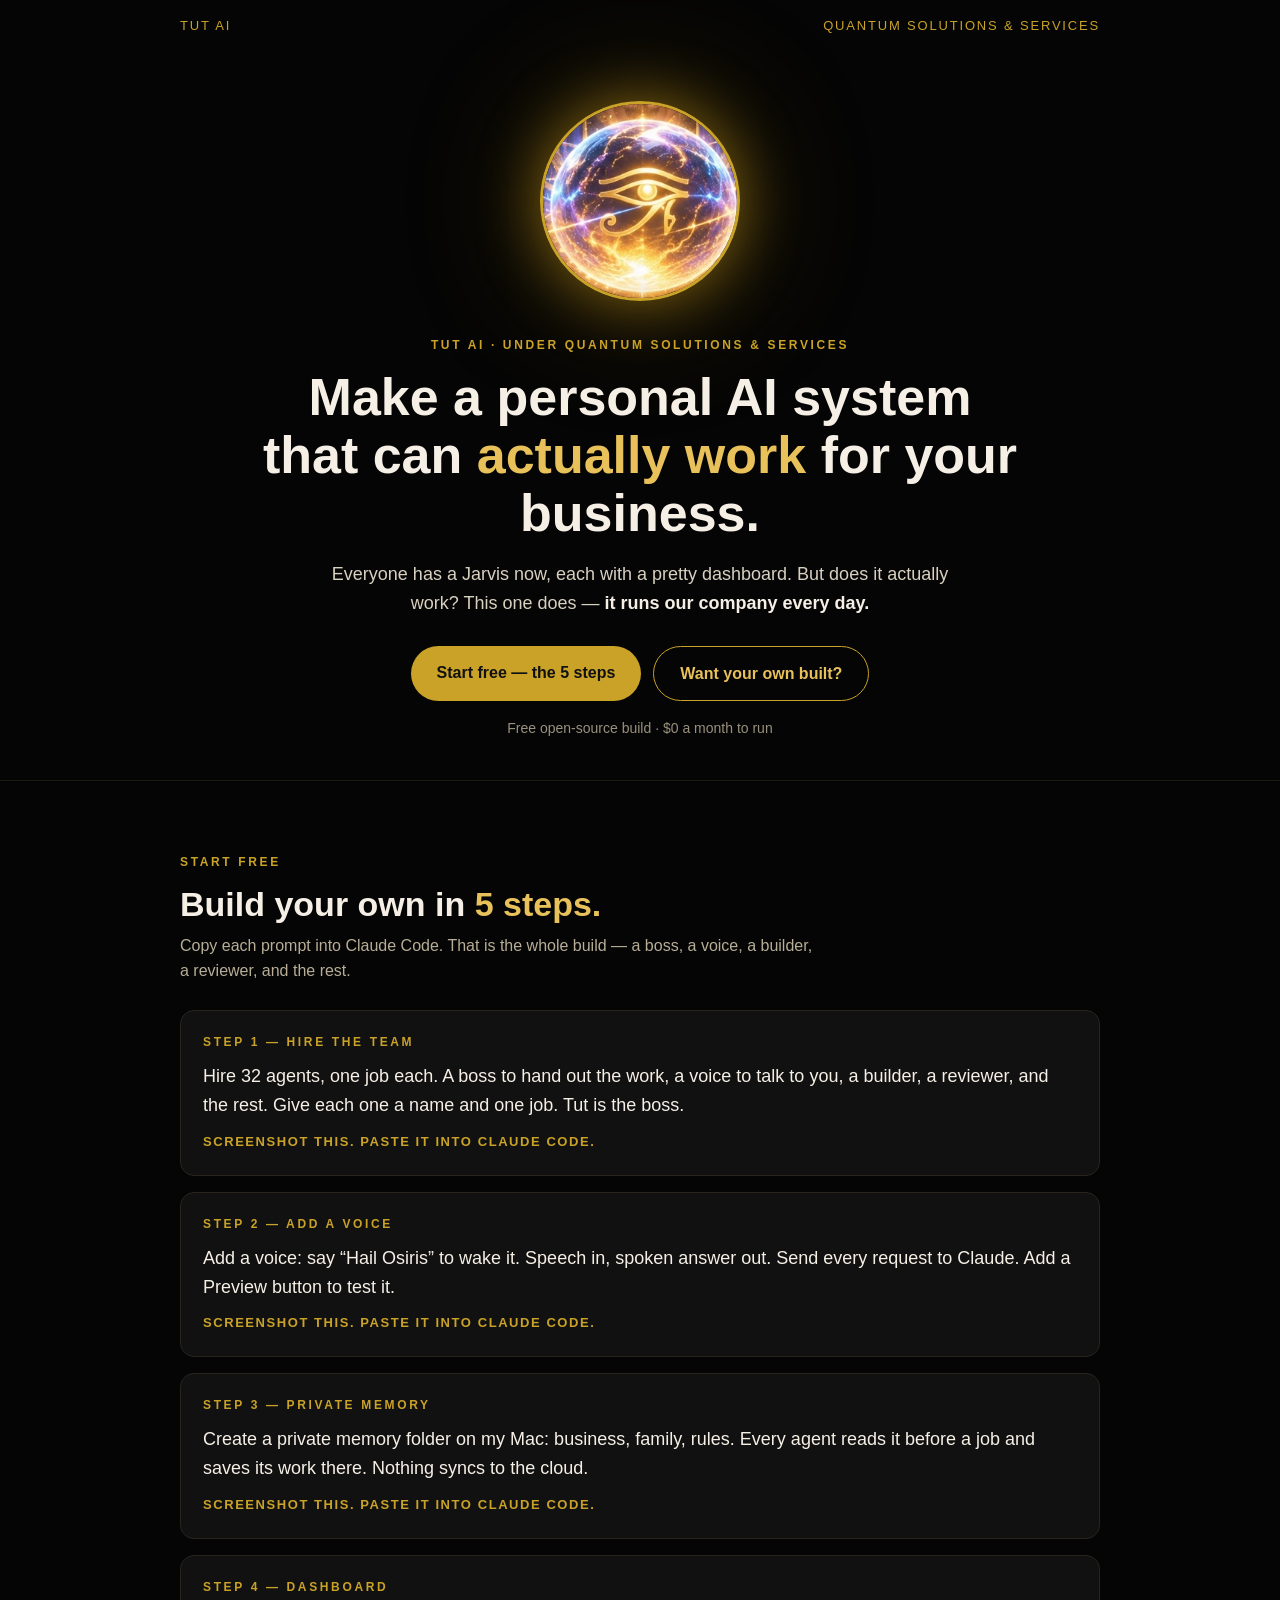
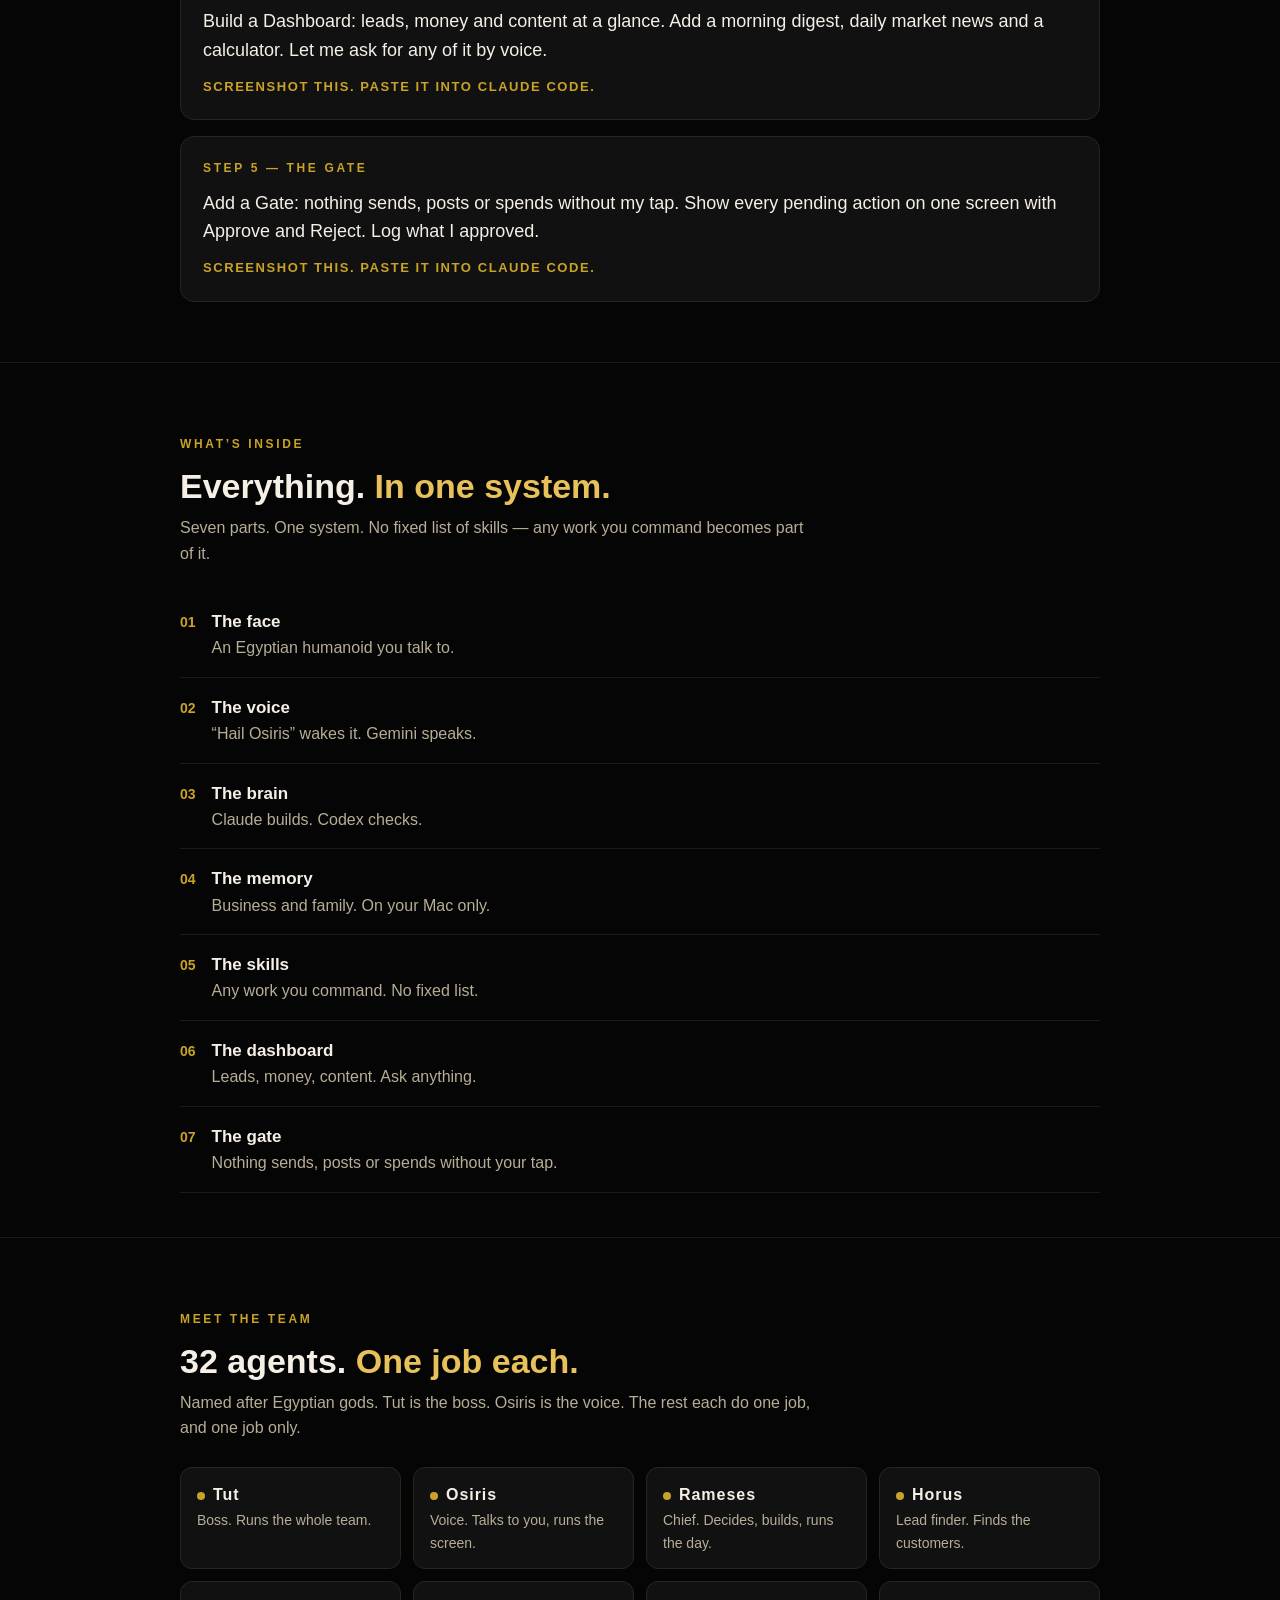
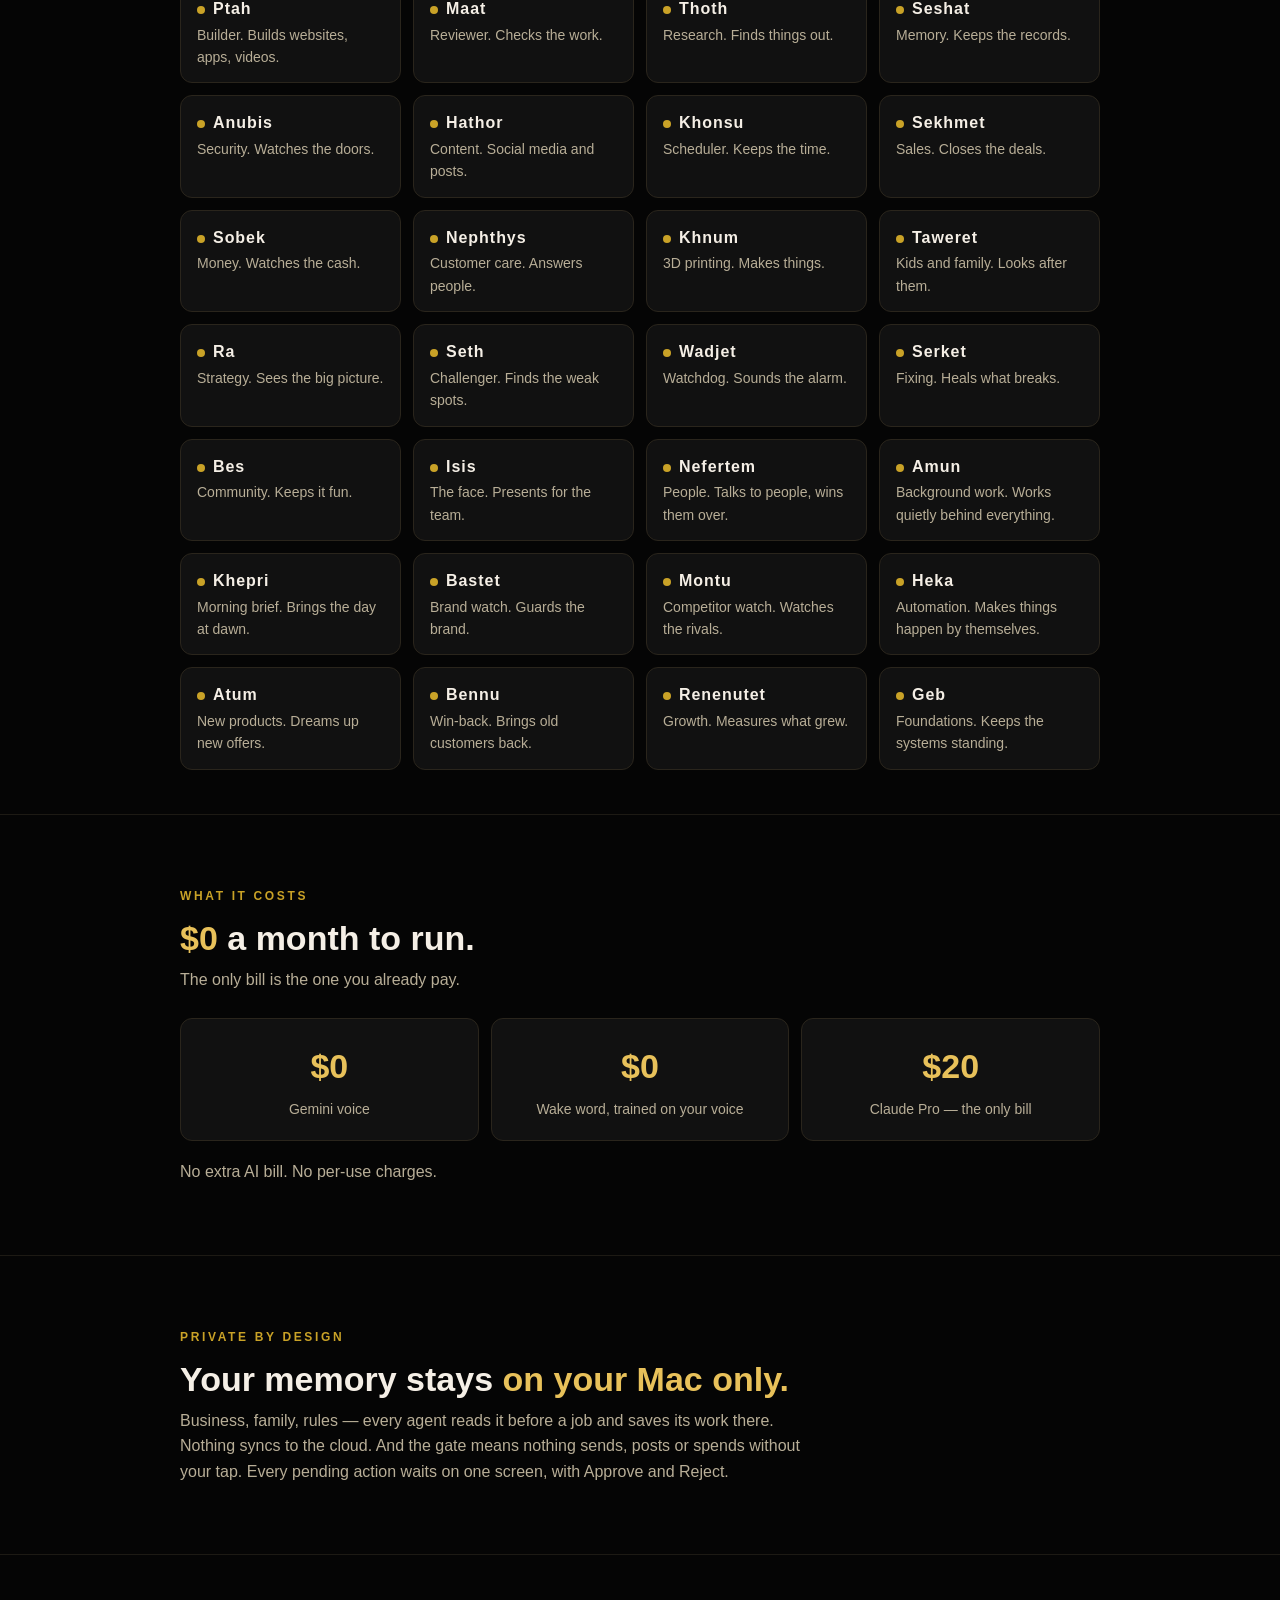
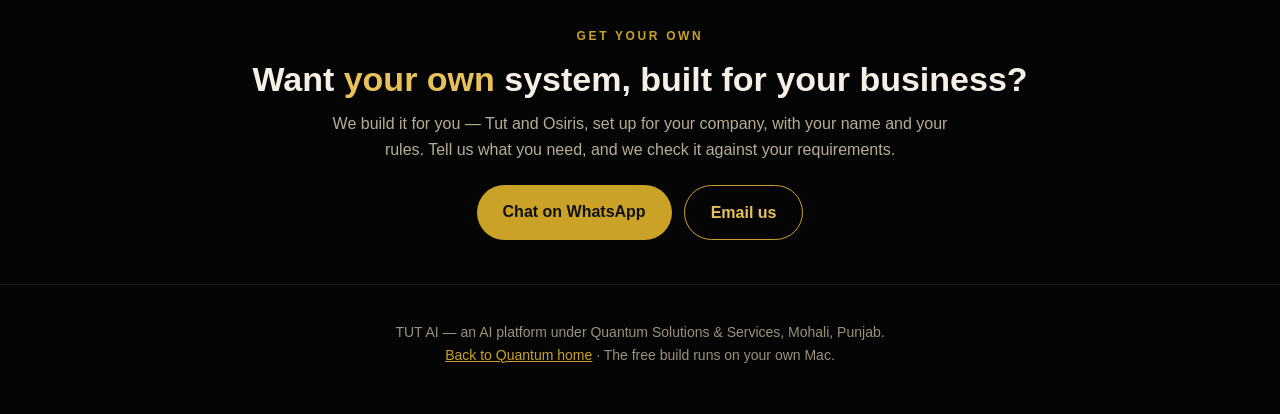
==== quantum-landing-page/tut/index.html @ 1b381e68 "Add TUT AI landing page at /tut (free 5-step build, 32 agents, $0 to run)" ====
<!DOCTYPE html>
<html lang="en">
<head>
<meta charset="utf-8">
<meta name="viewport" content="width=device-width, initial-scale=1">
<title>TUT AI — Make a personal AI system that can actually work for your business</title>
<meta name="description" content="TUT AI, under Quantum Solutions & Services. Build your own OSIRIS: 32 agents, one job each. Free to build, $0 a month to run.">
<style>
*{box-sizing:border-box;margin:0;padding:0}
body{background:#050505;color:#f5efe6;font-family:-apple-system,BlinkMacSystemFont,"Segoe UI",Helvetica,Arial,sans-serif;line-height:1.6}
a{color:#e8c15a}
.wrap{max-width:960px;margin:0 auto;padding:0 20px}
.topbar{display:flex;justify-content:space-between;align-items:center;padding:16px 20px;max-width:960px;margin:0 auto;font-size:13px;letter-spacing:.14em;text-transform:uppercase;color:#c9a227}
.topbar a{text-decoration:none;color:#c9a227}
.hero{text-align:center;padding:48px 20px 40px}
.orb{width:200px;height:200px;border-radius:50%;object-fit:cover;border:3px solid #c9a227;box-shadow:0 0 60px rgba(212,160,23,.55),0 0 140px rgba(212,160,23,.25)}
.eyebrow{color:#c9a227;letter-spacing:.22em;text-transform:uppercase;font-size:12px;font-weight:700;margin:28px 0 12px}
h1{font-size:clamp(30px,6vw,52px);line-height:1.12;max-width:760px;margin:0 auto}
h1 em{color:#e8c15a;font-style:normal}
.lede{font-size:18px;color:#d8d0c0;max-width:640px;margin:18px auto 0}
.lede b{color:#f5efe6}
.btns{margin-top:28px;display:flex;gap:12px;justify-content:center;flex-wrap:wrap}
.btn{display:inline-block;padding:14px 26px;border-radius:999px;text-decoration:none;font-weight:700;font-size:16px}
.btn.gold{background:#c9a227;color:#111}
.btn.ghost{border:1px solid #c9a227;color:#e8c15a}
.note{margin-top:16px;font-size:14px;color:#9a917e}
section{padding:44px 0;border-top:1px solid #1d1a14}
h2{font-size:clamp(24px,4.5vw,34px);line-height:1.2;margin-bottom:8px}
h2 em{color:#e8c15a;font-style:normal}
.sub{color:#b8ae97;max-width:640px;margin-bottom:26px}
.step{background:#111;border:1px solid #2a251c;border-radius:14px;padding:22px;margin-bottom:16px}
.step .eyebrow{margin:0 0 10px}
.prompt{font-size:18px;color:#f5efe6}
.copy{margin-top:12px;font-size:13px;letter-spacing:.12em;text-transform:uppercase;color:#c9a227;font-weight:700}
.row{display:flex;gap:16px;padding:16px 0;border-bottom:1px solid #1d1a14;align-items:baseline}
.row b{color:#c9a227;font-size:14px}
.row strong{display:block;font-size:17px}
.row span{color:#b8ae97}
.grid{display:grid;grid-template-columns:repeat(auto-fill,minmax(200px,1fr));gap:12px}
.agent{background:#111;border:1px solid #2a251c;border-radius:12px;padding:14px 16px}
.agent .dot{display:inline-block;width:8px;height:8px;border-radius:50%;background:#c9a227;margin-right:8px}
.agent b{letter-spacing:.06em}
.agent span{display:block;color:#b8ae97;font-size:14px;margin-top:2px}
.costs{display:flex;gap:12px;flex-wrap:wrap}
.cost{flex:1;min-width:160px;background:#111;border:1px solid #2a251c;border-radius:12px;padding:20px;text-align:center}
.cost .big{font-size:34px;font-weight:800;color:#e8c15a}
.cost span{display:block;color:#b8ae97;font-size:14px;margin-top:4px}
.cta{text-align:center}
.cta .btns{margin-top:22px}
footer{padding:36px 20px 48px;text-align:center;color:#9a917e;font-size:14px;border-top:1px solid #1d1a14}
footer a{color:#c9a227}
</style>
</head>
<body>
<div class="topbar"><span>TUT AI</span><a href="https://quantumsolutionsandservices.com/">Quantum Solutions &amp; Services</a></div>
<div class="wrap hero">
<img class="orb" src="[data-uri]" alt="The OSIRIS orb — a glowing eye of Horus">
<div class="eyebrow">Tut AI &middot; under Quantum Solutions &amp; Services</div>
<h1>Make a personal AI system that can <em>actually work</em> for your business.</h1>
<p class="lede">Everyone has a Jarvis now, each with a pretty dashboard. But does it actually work? This one does &mdash; <b>it runs our company every day.</b></p>
<div class="btns"><a class="btn gold" href="#steps">Start free &mdash; the 5 steps</a><a class="btn ghost" href="#own">Want your own built?</a></div>
<p class="note">Free open-source build &middot; $0 a month to run</p>
</div>

<section id="steps"><div class="wrap">
<div class="eyebrow">Start free</div>
<h2>Build your own in <em>5 steps.</em></h2>
<p class="sub">Copy each prompt into Claude Code. That is the whole build &mdash; a boss, a voice, a builder, a reviewer, and the rest.</p>
<div class="step"><div class="eyebrow">STEP 1 — HIRE THE TEAM</div><p class="prompt">Hire 32 agents, one job each. A boss to hand out the work, a voice to talk to you, a builder, a reviewer, and the rest. Give each one a name and one job. Tut is the boss.</p><div class="copy">Screenshot this. Paste it into Claude Code.</div></div>
<div class="step"><div class="eyebrow">STEP 2 — ADD A VOICE</div><p class="prompt">Add a voice: say “Hail Osiris” to wake it. Speech in, spoken answer out. Send every request to Claude. Add a Preview button to test it.</p><div class="copy">Screenshot this. Paste it into Claude Code.</div></div>
<div class="step"><div class="eyebrow">STEP 3 — PRIVATE MEMORY</div><p class="prompt">Create a private memory folder on my Mac: business, family, rules. Every agent reads it before a job and saves its work there. Nothing syncs to the cloud.</p><div class="copy">Screenshot this. Paste it into Claude Code.</div></div>
<div class="step"><div class="eyebrow">STEP 4 — DASHBOARD</div><p class="prompt">Build a Dashboard: leads, money and content at a glance. Add a morning digest, daily market news and a calculator. Let me ask for any of it by voice.</p><div class="copy">Screenshot this. Paste it into Claude Code.</div></div>
<div class="step"><div class="eyebrow">STEP 5 — THE GATE</div><p class="prompt">Add a Gate: nothing sends, posts or spends without my tap. Show every pending action on one screen with Approve and Reject. Log what I approved.</p><div class="copy">Screenshot this. Paste it into Claude Code.</div></div>
</div></section>

<section><div class="wrap">
<div class="eyebrow">What&rsquo;s inside</div>
<h2>Everything. <em>In one system.</em></h2>
<p class="sub">Seven parts. One system. No fixed list of skills &mdash; any work you command becomes part of it.</p>
<div class="row"><b>01</b><div><strong>The face</strong><span>An Egyptian humanoid you talk to.</span></div></div>
<div class="row"><b>02</b><div><strong>The voice</strong><span>“Hail Osiris” wakes it. Gemini speaks.</span></div></div>
<div class="row"><b>03</b><div><strong>The brain</strong><span>Claude builds. Codex checks.</span></div></div>
<div class="row"><b>04</b><div><strong>The memory</strong><span>Business and family. On your Mac only.</span></div></div>
<div class="row"><b>05</b><div><strong>The skills</strong><span>Any work you command. No fixed list.</span></div></div>
<div class="row"><b>06</b><div><strong>The dashboard</strong><span>Leads, money, content. Ask anything.</span></div></div>
<div class="row"><b>07</b><div><strong>The gate</strong><span>Nothing sends, posts or spends without your tap.</span></div></div>
</div></section>

<section><div class="wrap">
<div class="eyebrow">Meet the team</div>
<h2>32 agents. <em>One job each.</em></h2>
<p class="sub">Named after Egyptian gods. Tut is the boss. Osiris is the voice. The rest each do one job, and one job only.</p>
<div class="grid">
<div class="agent"><span class="dot"></span><b>Tut</b><span>Boss. Runs the whole team.</span></div>
<div class="agent"><span class="dot"></span><b>Osiris</b><span>Voice. Talks to you, runs the screen.</span></div>
<div class="agent"><span class="dot"></span><b>Rameses</b><span>Chief. Decides, builds, runs the day.</span></div>
<div class="agent"><span class="dot"></span><b>Horus</b><span>Lead finder. Finds the customers.</span></div>
<div class="agent"><span class="dot"></span><b>Ptah</b><span>Builder. Builds websites, apps, videos.</span></div>
<div class="agent"><span class="dot"></span><b>Maat</b><span>Reviewer. Checks the work.</span></div>
<div class="agent"><span class="dot"></span><b>Thoth</b><span>Research. Finds things out.</span></div>
<div class="agent"><span class="dot"></span><b>Seshat</b><span>Memory. Keeps the records.</span></div>
<div class="agent"><span class="dot"></span><b>Anubis</b><span>Security. Watches the doors.</span></div>
<div class="agent"><span class="dot"></span><b>Hathor</b><span>Content. Social media and posts.</span></div>
<div class="agent"><span class="dot"></span><b>Khonsu</b><span>Scheduler. Keeps the time.</span></div>
<div class="agent"><span class="dot"></span><b>Sekhmet</b><span>Sales. Closes the deals.</span></div>
<div class="agent"><span class="dot"></span><b>Sobek</b><span>Money. Watches the cash.</span></div>
<div class="agent"><span class="dot"></span><b>Nephthys</b><span>Customer care. Answers people.</span></div>
<div class="agent"><span class="dot"></span><b>Khnum</b><span>3D printing. Makes things.</span></div>
<div class="agent"><span class="dot"></span><b>Taweret</b><span>Kids and family. Looks after them.</span></div>
<div class="agent"><span class="dot"></span><b>Ra</b><span>Strategy. Sees the big picture.</span></div>
<div class="agent"><span class="dot"></span><b>Seth</b><span>Challenger. Finds the weak spots.</span></div>
<div class="agent"><span class="dot"></span><b>Wadjet</b><span>Watchdog. Sounds the alarm.</span></div>
<div class="agent"><span class="dot"></span><b>Serket</b><span>Fixing. Heals what breaks.</span></div>
<div class="agent"><span class="dot"></span><b>Bes</b><span>Community. Keeps it fun.</span></div>
<div class="agent"><span class="dot"></span><b>Isis</b><span>The face. Presents for the team.</span></div>
<div class="agent"><span class="dot"></span><b>Nefertem</b><span>People. Talks to people, wins them over.</span></div>
<div class="agent"><span class="dot"></span><b>Amun</b><span>Background work. Works quietly behind everything.</span></div>
<div class="agent"><span class="dot"></span><b>Khepri</b><span>Morning brief. Brings the day at dawn.</span></div>
<div class="agent"><span class="dot"></span><b>Bastet</b><span>Brand watch. Guards the brand.</span></div>
<div class="agent"><span class="dot"></span><b>Montu</b><span>Competitor watch. Watches the rivals.</span></div>
<div class="agent"><span class="dot"></span><b>Heka</b><span>Automation. Makes things happen by themselves.</span></div>
<div class="agent"><span class="dot"></span><b>Atum</b><span>New products. Dreams up new offers.</span></div>
<div class="agent"><span class="dot"></span><b>Bennu</b><span>Win-back. Brings old customers back.</span></div>
<div class="agent"><span class="dot"></span><b>Renenutet</b><span>Growth. Measures what grew.</span></div>
<div class="agent"><span class="dot"></span><b>Geb</b><span>Foundations. Keeps the systems standing.</span></div>
</div>
</div></section>

<section><div class="wrap">
<div class="eyebrow">What it costs</div>
<h2><em>$0</em> a month to run.</h2>
<p class="sub">The only bill is the one you already pay.</p>
<div class="costs">
<div class="cost"><div class="big">$0</div><span>Gemini voice</span></div>
<div class="cost"><div class="big">$0</div><span>Wake word, trained on your voice</span></div>
<div class="cost"><div class="big">$20</div><span>Claude Pro &mdash; the only bill</span></div>
</div>
<p class="sub" style="margin-top:18px">No extra AI bill. No per-use charges.</p>
</div></section>

<section><div class="wrap">
<div class="eyebrow">Private by design</div>
<h2>Your memory stays <em>on your Mac only.</em></h2>
<p class="sub">Business, family, rules &mdash; every agent reads it before a job and saves its work there. Nothing syncs to the cloud. And the gate means nothing sends, posts or spends without your tap. Every pending action waits on one screen, with Approve and Reject.</p>
</div></section>

<section id="own"><div class="wrap cta">
<div class="eyebrow">Get your own</div>
<h2>Want <em>your own</em> system, built for your business?</h2>
<p class="sub" style="margin:12px auto 0">We build it for you &mdash; Tut and Osiris, set up for your company, with your name and your rules. Tell us what you need, and we check it against your requirements.</p>
<div class="btns">
<a class="btn gold" href="https://wa.me/918641000030?text=Hello%20Quantum%2C%20I%20want%20my%20own%20TUT%20AI%20system%20built%20for%20my%20business.">Chat on WhatsApp</a>
<a class="btn ghost" href="mailto:info@quantumsolutionsandservices.com?subject=TUT%20AI%20—%20build%20one%20for%20my%20business">Email us</a>
</div>
</div></section>

<footer>
TUT AI &mdash; an AI platform under Quantum Solutions &amp; Services, Mohali, Punjab.<br>
<a href="https://quantumsolutionsandservices.com/">Back to Quantum home</a> &middot; The free build runs on your own Mac.
</footer>
</body>
</html>
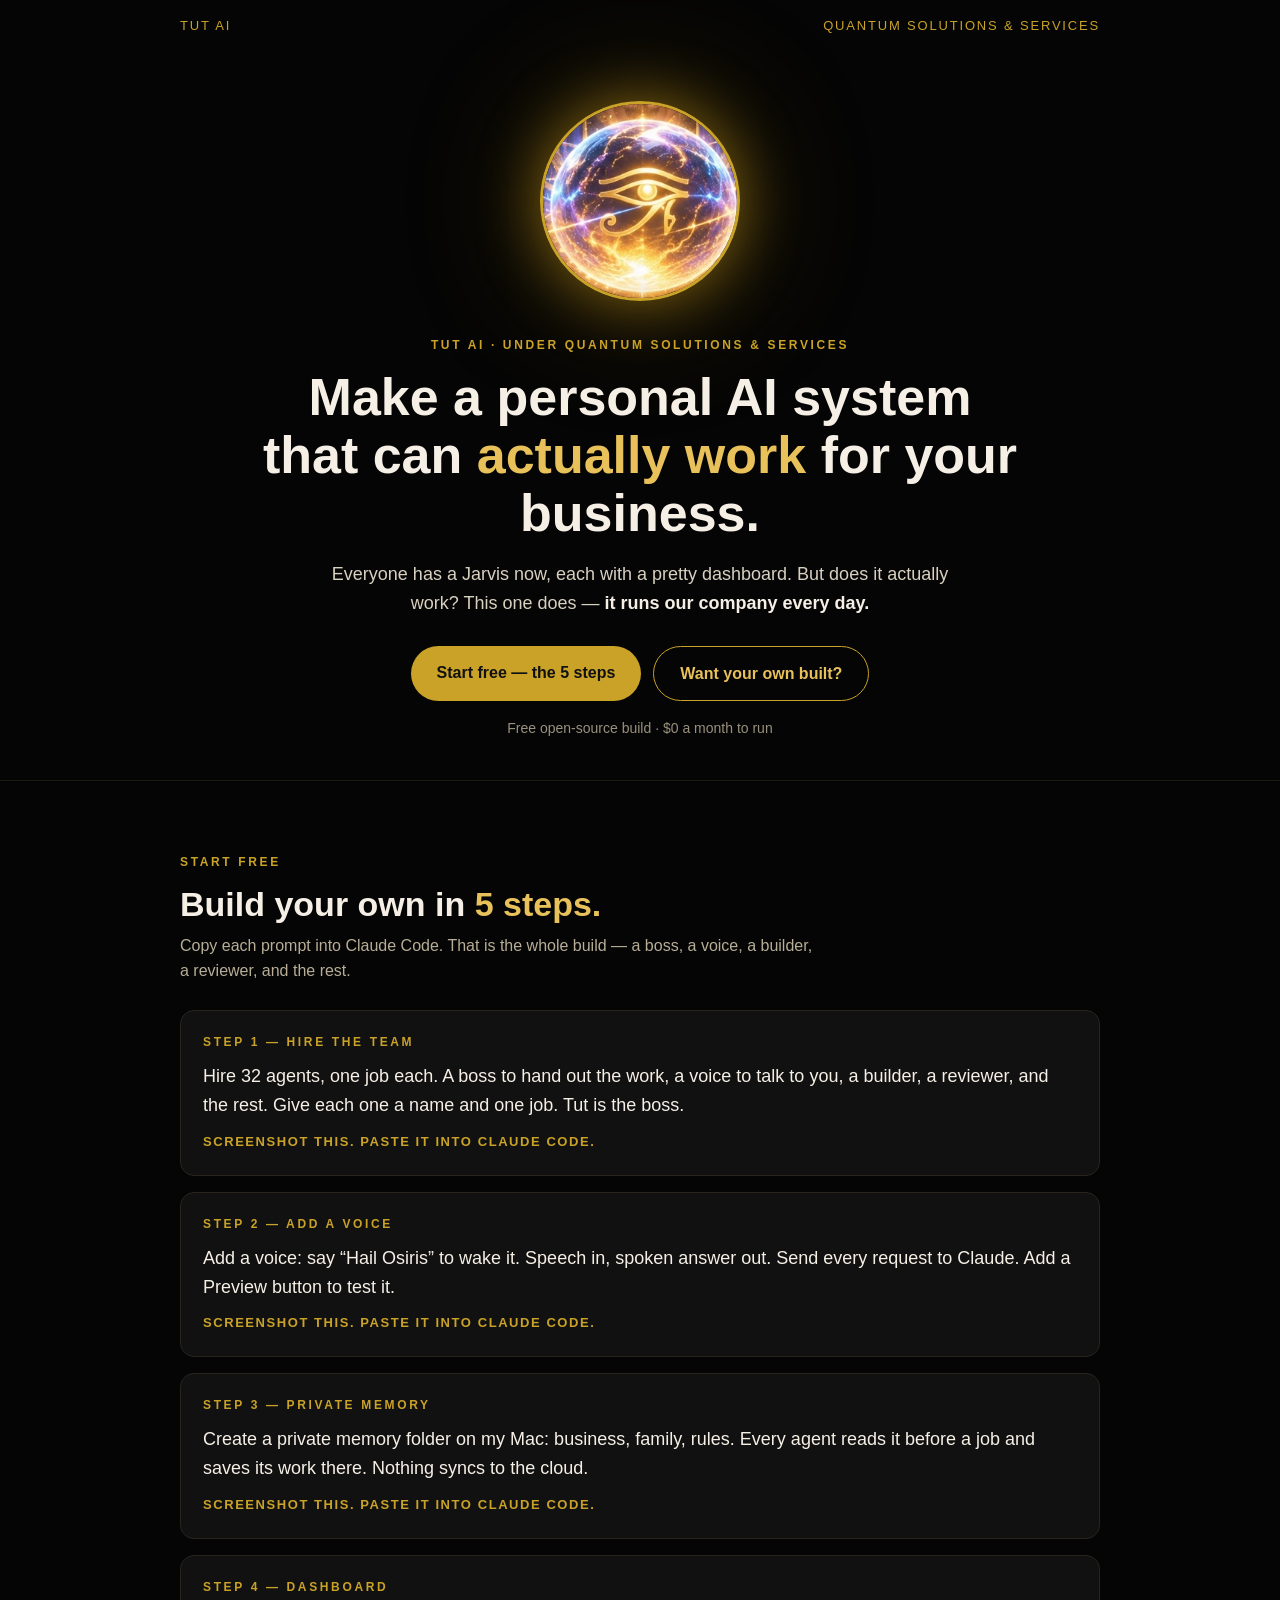
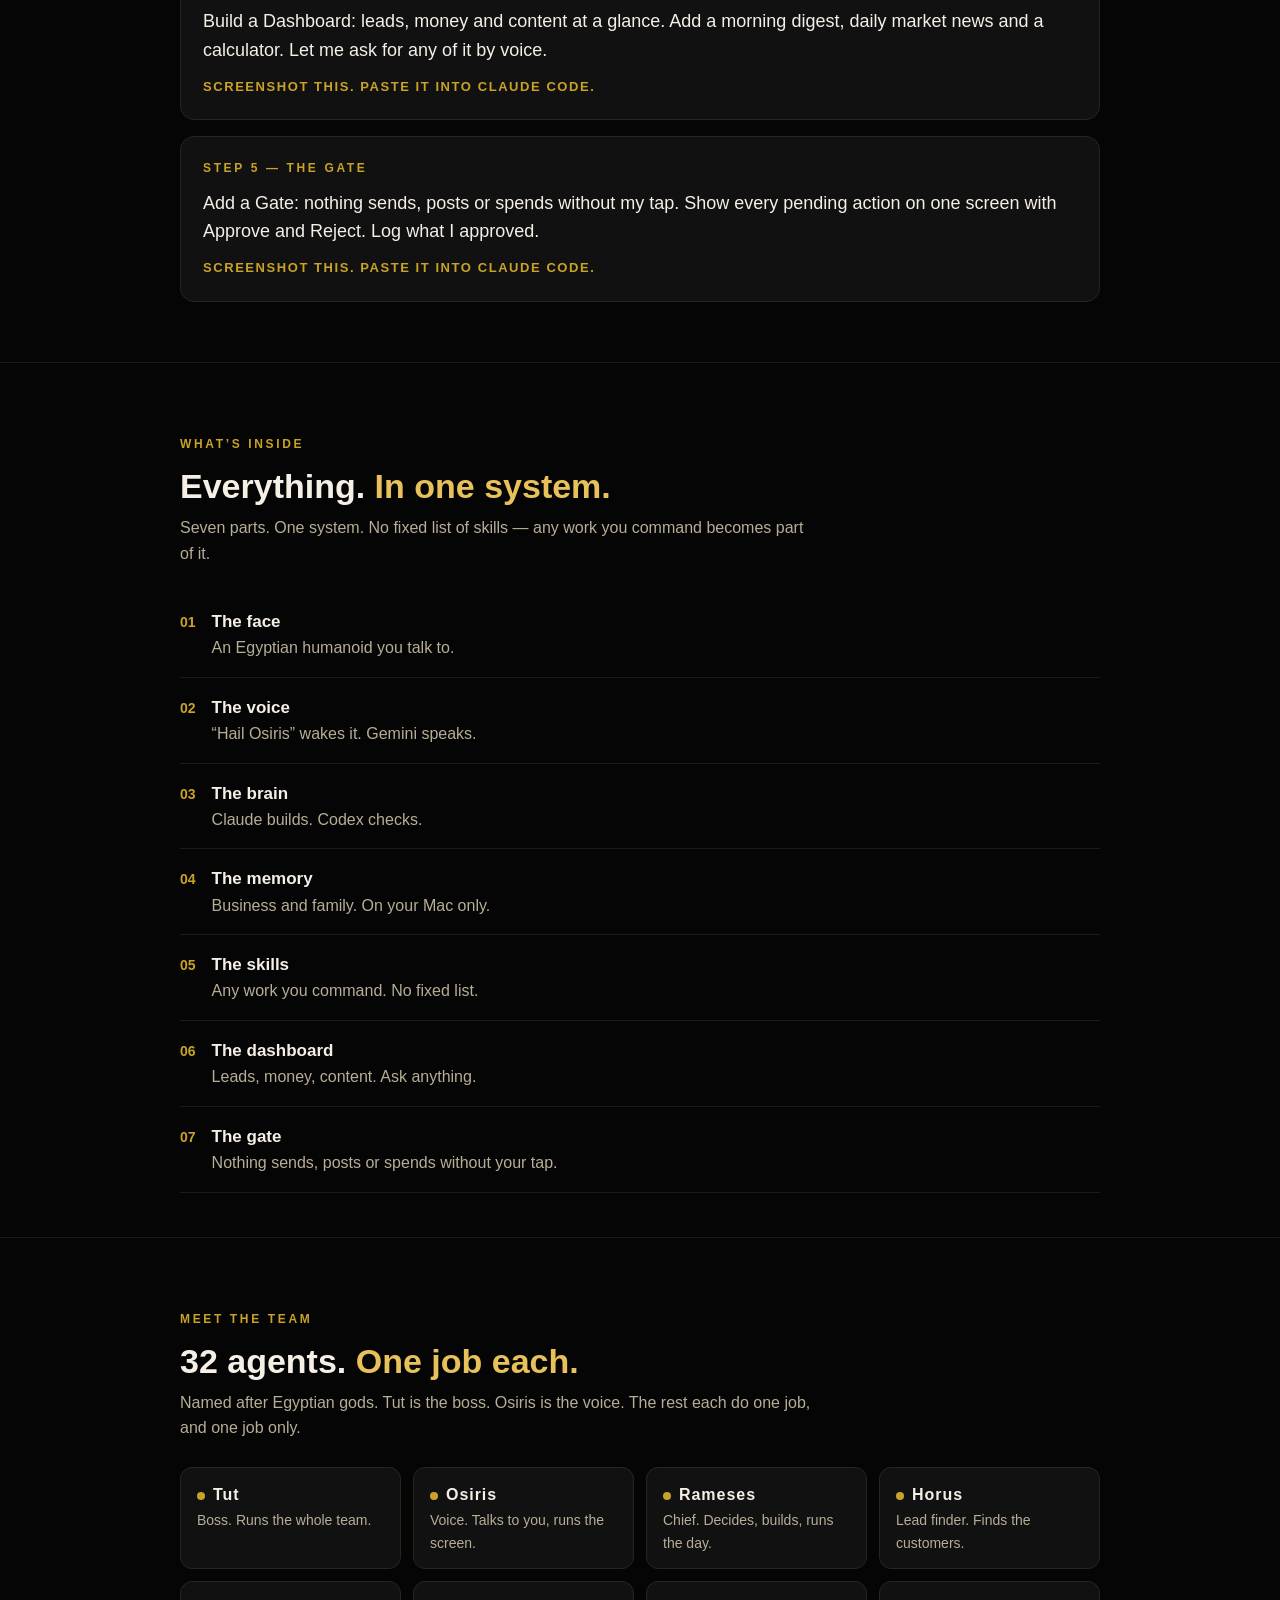
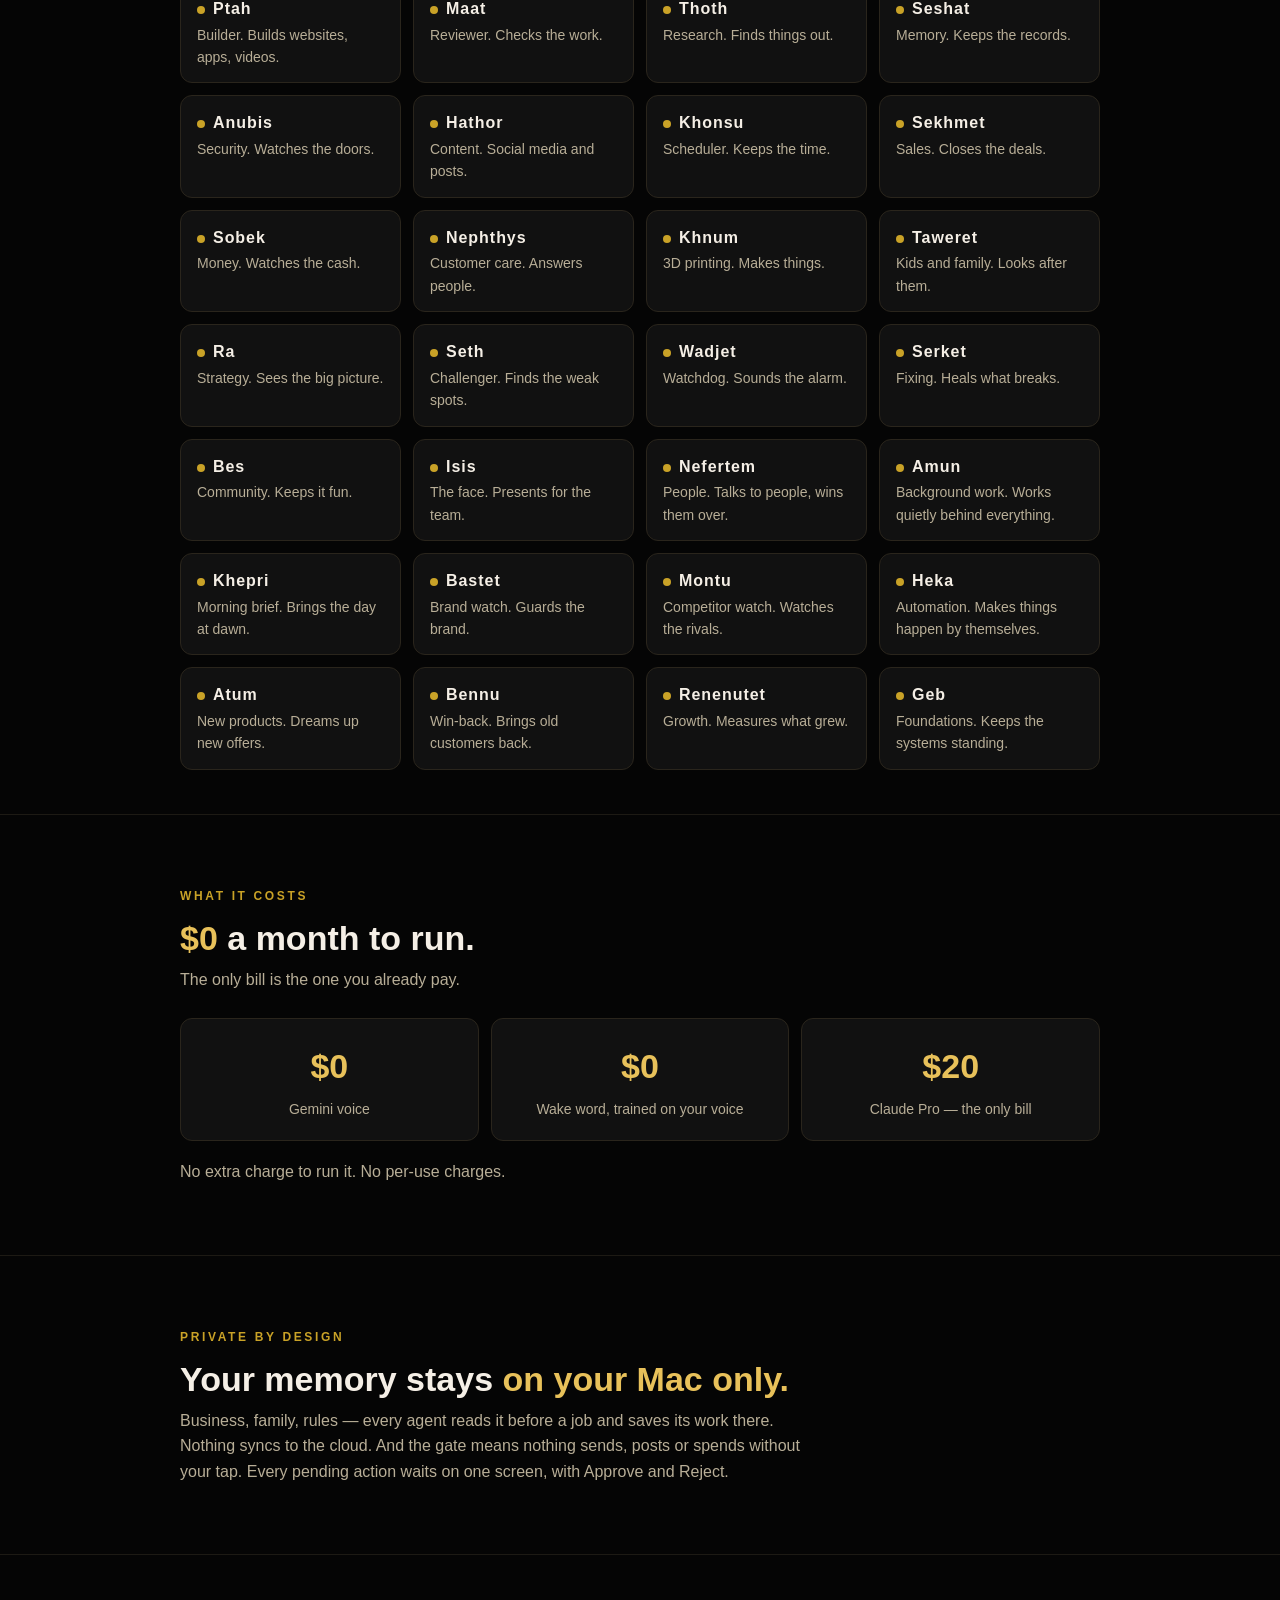
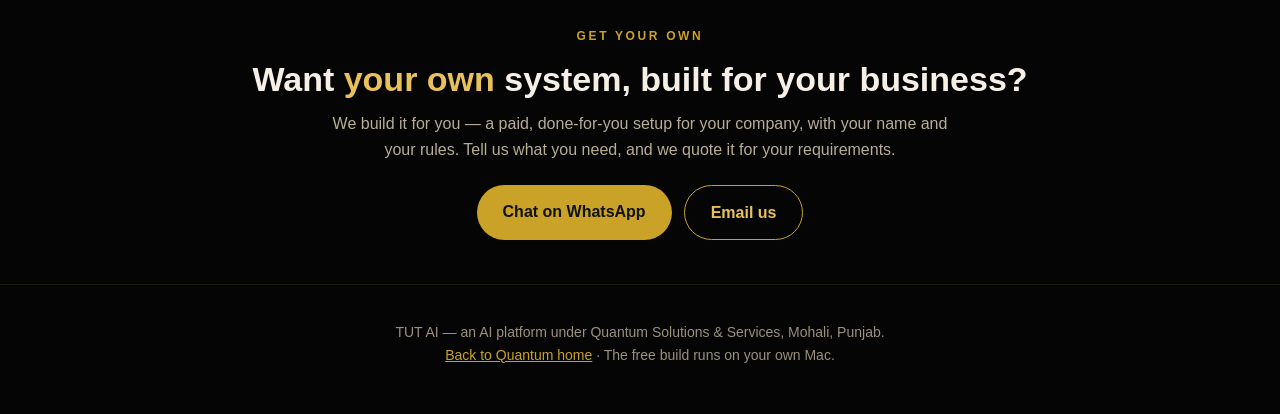
==== commit 58f1f524: "Tut page: say no extra charge to run it; the done-for-you suite is paid" ====
--- a/quantum-landing-page/tut/index.html
+++ b/quantum-landing-page/tut/index.html
@@ -135,7 +135,7 @@
 <div class="cost"><div class="big">$0</div><span>Wake word, trained on your voice</span></div>
 <div class="cost"><div class="big">$20</div><span>Claude Pro &mdash; the only bill</span></div>
 </div>
-<p class="sub" style="margin-top:18px">No extra AI bill. No per-use charges.</p>
+<p class="sub" style="margin-top:18px">No extra charge to run it. No per-use charges.</p>
 </div></section>
 
 <section><div class="wrap">
@@ -147,7 +147,7 @@
 <section id="own"><div class="wrap cta">
 <div class="eyebrow">Get your own</div>
 <h2>Want <em>your own</em> system, built for your business?</h2>
-<p class="sub" style="margin:12px auto 0">We build it for you &mdash; Tut and Osiris, set up for your company, with your name and your rules. Tell us what you need, and we check it against your requirements.</p>
+<p class="sub" style="margin:12px auto 0">We build it for you &mdash; a paid, done-for-you setup for your company, with your name and your rules. Tell us what you need, and we quote it for your requirements.</p>
 <div class="btns">
 <a class="btn gold" href="https://wa.me/918641000030?text=Hello%20Quantum%2C%20I%20want%20my%20own%20TUT%20AI%20system%20built%20for%20my%20business.">Chat on WhatsApp</a>
 <a class="btn ghost" href="mailto:info@quantumsolutionsandservices.com?subject=TUT%20AI%20—%20build%20one%20for%20my%20business">Email us</a>
